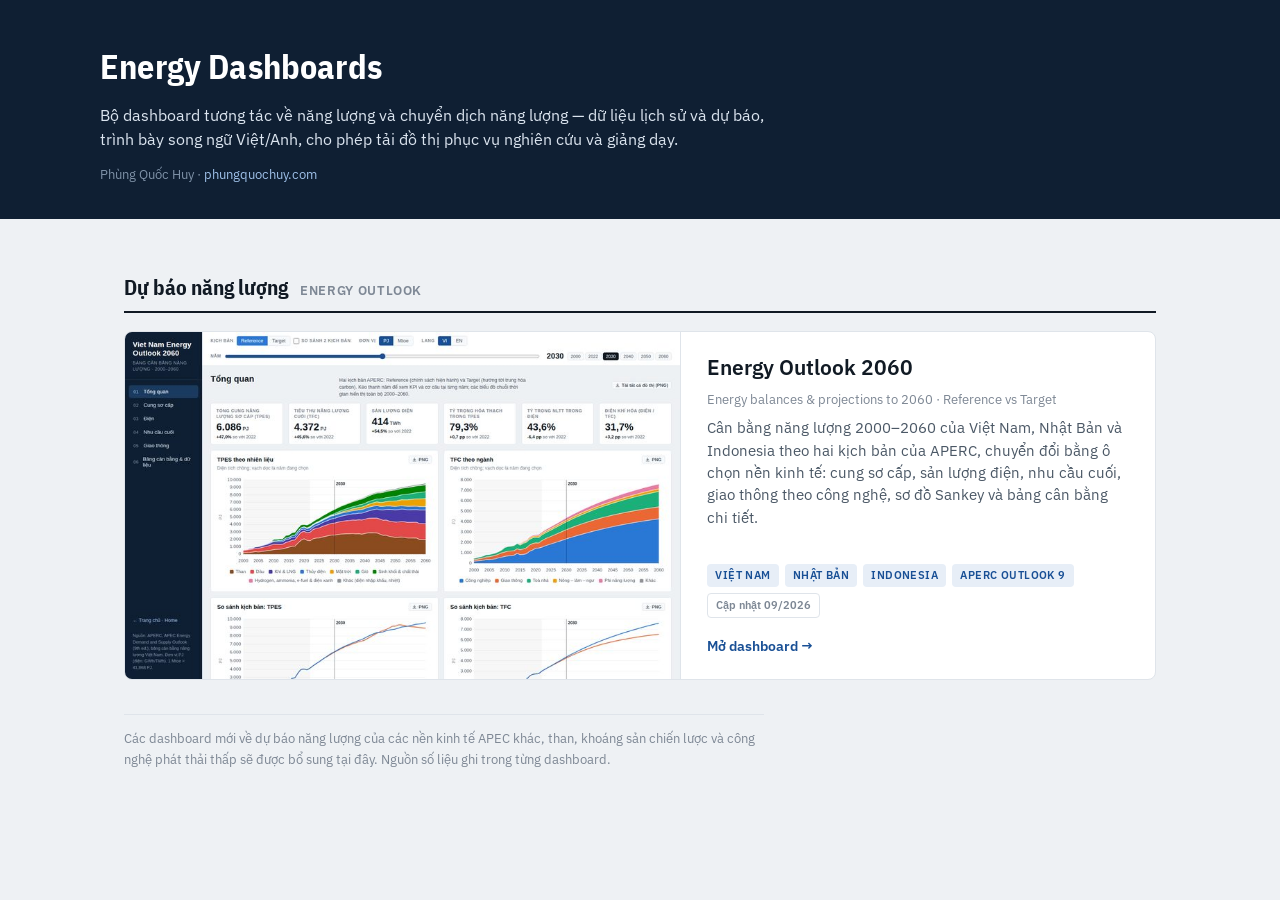
==== index.html @ e22254da "Add files via upload" ====
<!DOCTYPE html>
<html lang="vi">
<head>
<meta charset="UTF-8">
<meta name="viewport" content="width=device-width, initial-scale=1.0">
<meta name="description" content="Bộ dashboard tương tác về năng lượng của Phùng Quốc Huy: dự báo cung – cầu năng lượng, điện, than, khoáng sản chiến lược và chuyển dịch năng lượng.">
<title>Energy Dashboards · Phùng Quốc Huy</title>
<link rel="preconnect" href="https://fonts.googleapis.com">
<link rel="stylesheet" href="https://fonts.googleapis.com/css2?family=IBM+Plex+Sans:wght@400;500;600;700&family=IBM+Plex+Sans+Condensed:wght@600;700&display=swap">
<style>
:root{
  --ground:#eef1f4; --card:#ffffff; --line:#dfe4ea; --ink:#111a24; --ink-2:#4b5866; --ink-3:#7d8794;
  --navy:#0f1f33; --navy-ink:#dbe4ef; --accent:#184f95; --accent-2:#2a78d6;
  --font-body:"IBM Plex Sans","Segoe UI",Roboto,Helvetica,Arial,sans-serif;
  --font-head:"IBM Plex Sans Condensed","Arial Narrow",Arial,sans-serif;
}
*{box-sizing:border-box;margin:0;padding:0}
body{background:var(--ground);color:var(--ink);font-family:var(--font-body);font-size:15px;line-height:1.55}
a{color:inherit}
.hero{background:var(--navy);color:#fff;padding:40px 24px 34px}
.hero .in{max-width:1080px;margin:0 auto}
.hero h1{font-family:var(--font-head);font-size:34px;font-weight:700;letter-spacing:.005em;text-wrap:balance}
.hero p{color:var(--navy-ink);max-width:68ch;margin-top:10px;font-size:15.5px}
.hero .by{margin-top:14px;font-size:13px;color:#7f92a8}
.hero .by a{color:#9fc1ea;text-decoration:none}
.hero .by a:hover{text-decoration:underline}
main{max-width:1080px;margin:0 auto;padding:26px 24px 60px}
.topic{margin-top:26px}
.topic-head{display:flex;align-items:baseline;gap:12px;border-bottom:2px solid var(--ink);padding-bottom:8px;margin-bottom:18px}
.topic-head h2{font-family:var(--font-head);font-size:21px;font-weight:700}
.topic-head .en{font-size:13px;color:var(--ink-3);letter-spacing:.05em;text-transform:uppercase;font-weight:600}
.cards{display:grid;grid-template-columns:repeat(auto-fill,minmax(320px,1fr));gap:18px}
.dcard.featured{grid-column:1/-1;flex-direction:row;min-height:300px}
.dcard.featured img{width:54%;aspect-ratio:auto;height:auto;object-fit:cover;border-bottom:none;border-right:1px solid var(--line)}
.dcard.featured .b{padding:22px 26px;justify-content:center;gap:8px}
.dcard.featured h3{font-size:21px}
.dcard.featured p{font-size:14.5px;max-width:56ch}
.dcard.featured .open{font-size:14px}
@media (max-width:800px){.dcard.featured{flex-direction:column;min-height:0}.dcard.featured img{width:100%;aspect-ratio:8/5;border-right:none;border-bottom:1px solid var(--line)}}
.dcard{background:var(--card);border:1px solid var(--line);border-radius:8px;overflow:hidden;display:flex;flex-direction:column;text-decoration:none;transition:box-shadow .15s,transform .15s}
.dcard:hover{box-shadow:0 6px 20px rgba(15,31,51,.13);transform:translateY(-2px)}
.dcard img{width:100%;aspect-ratio:8/5;object-fit:cover;display:block;border-bottom:1px solid var(--line)}
.dcard .b{padding:14px 16px 15px;display:flex;flex-direction:column;gap:6px;flex:1}
.dcard h3{font-size:16.5px;font-weight:600;line-height:1.3}
.dcard .en{font-size:12.5px;color:var(--ink-3)}
.dcard p{font-size:13.5px;color:var(--ink-2)}
.meta{display:flex;flex-wrap:wrap;gap:6px;margin-top:auto;padding-top:10px}
.tag{font-size:11px;font-weight:600;letter-spacing:.04em;text-transform:uppercase;background:#e7eef7;color:var(--accent);border-radius:4px;padding:3px 8px}
.tag.date{background:transparent;color:var(--ink-3);border:1px solid var(--line);text-transform:none;letter-spacing:0}
.open{margin-top:10px;font-size:13px;font-weight:600;color:var(--accent)}
.dcard:hover .open{text-decoration:underline}
.note{margin-top:34px;font-size:13px;color:var(--ink-3);border-top:1px solid var(--line);padding-top:14px;max-width:80ch}
@media (max-width:640px){.hero h1{font-size:27px}.cards{grid-template-columns:1fr}}
</style>
</head>
<body>
<header class="hero">
  <div class="in">
    <h1>Energy Dashboards</h1>
    <p>Bộ dashboard tương tác về năng lượng và chuyển dịch năng lượng — dữ liệu lịch sử và dự báo, trình bày song ngữ Việt/Anh, cho phép tải đồ thị phục vụ nghiên cứu và giảng dạy.</p>
    <div class="by">Phùng Quốc Huy · <a href="https://phungquochuy.com/" rel="noopener">phungquochuy.com</a></div>
  </div>
</header>
<main>
  <section class="topic">
    <div class="topic-head"><h2>Dự báo năng lượng</h2><span class="en">Energy Outlook</span></div>
    <div class="cards">
      <a class="dcard featured" href="outlook/">
        <img src="assets/outlook-preview.jpg" alt="Giao diện dashboard Energy Outlook 2060">
        <div class="b">
          <h3>Energy Outlook 2060</h3>
          <div class="en">Energy balances &amp; projections to 2060 · Reference vs Target</div>
          <p>Cân bằng năng lượng 2000–2060 của Việt Nam, Nhật Bản và Indonesia theo hai kịch bản của APERC, chuyển đổi bằng ô chọn nền kinh tế: cung sơ cấp, sản lượng điện, nhu cầu cuối, giao thông theo công nghệ, sơ đồ Sankey và bảng cân bằng chi tiết.</p>
          <div class="meta">
            <span class="tag">Việt Nam</span><span class="tag">Nhật Bản</span><span class="tag">Indonesia</span><span class="tag">APERC Outlook 9</span><span class="tag date">Cập nhật 09/2026</span>
          </div>
          <div class="open">Mở dashboard →</div>
        </div>
      </a>
    </div>
  </section>
  <p class="note">Các dashboard mới về dự báo năng lượng của các nền kinh tế APEC khác, than, khoáng sản chiến lược và công nghệ phát thải thấp sẽ được bổ sung tại đây. Nguồn số liệu ghi trong từng dashboard.</p>
</main>
</body>
</html>
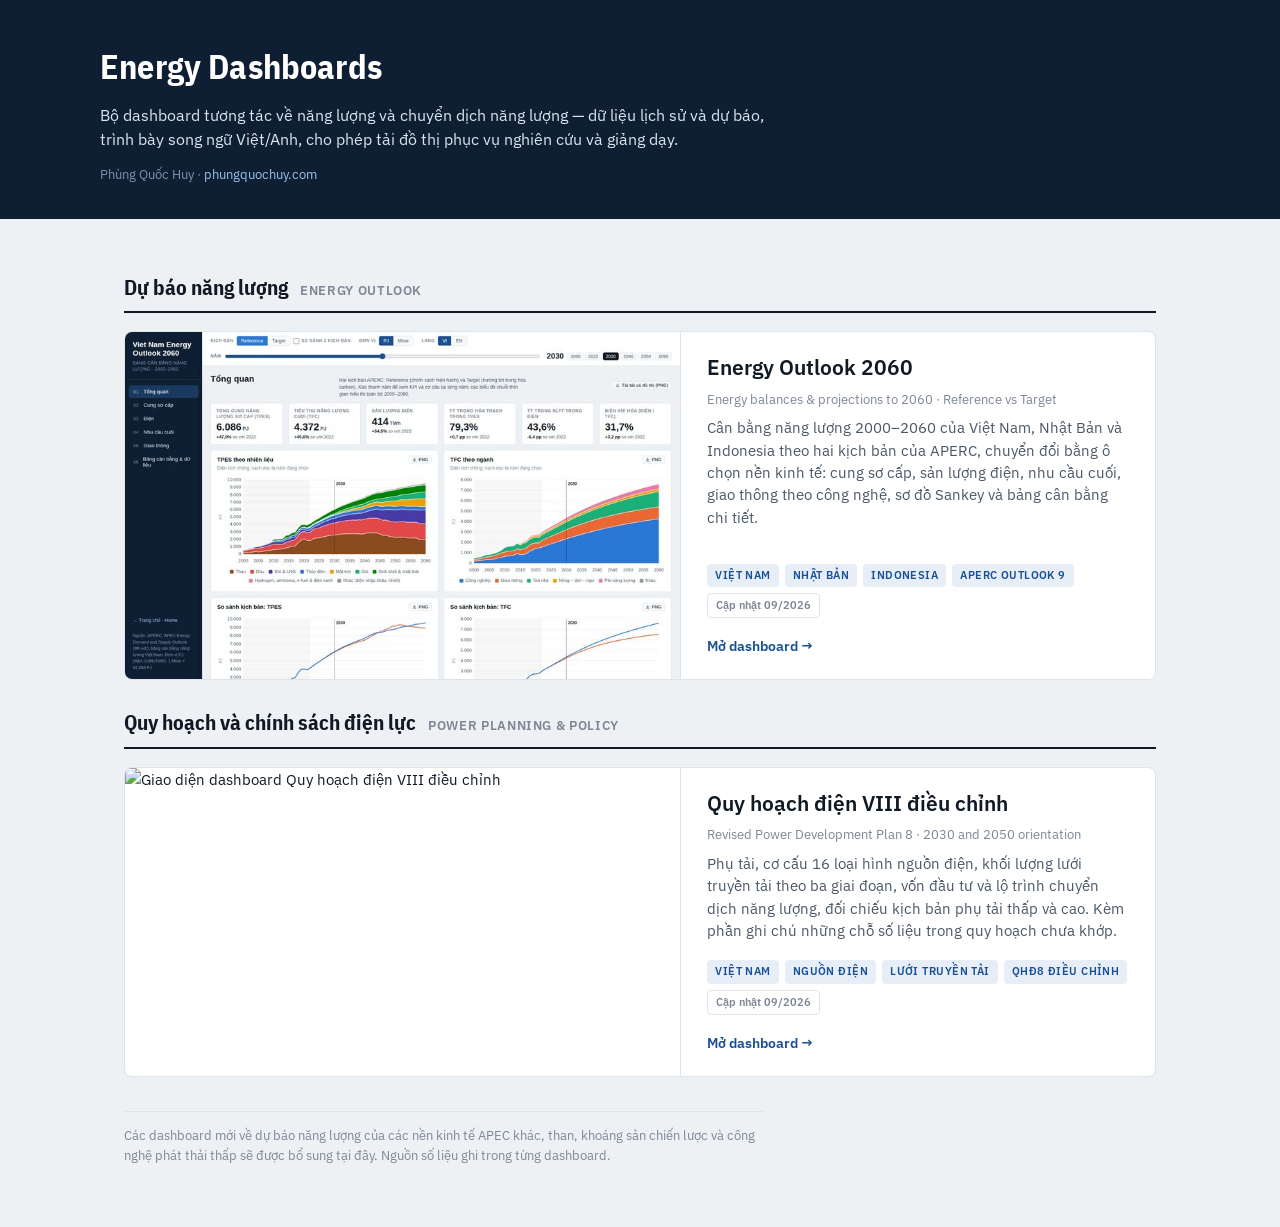
==== commit 60436764: "Trang hub moi: gom dashboard theo nhom chu de" ====
--- a/index.html
+++ b/index.html
@@ -3,7 +3,7 @@
 <head>
 <meta charset="UTF-8">
 <meta name="viewport" content="width=device-width, initial-scale=1.0">
-<meta name="description" content="Bộ dashboard tương tác về năng lượng của Phùng Quốc Huy: dự báo cung – cầu năng lượng, điện, than, khoáng sản chiến lược và chuyển dịch năng lượng.">
+<meta name="description" content="Bộ dashboard tương tác về năng lượng của Phùng Quốc Huy: dự báo cung – cầu năng lượng, quy hoạch điện, than, khoáng sản chiến lược và chuyển dịch năng lượng.">
 <title>Energy Dashboards · Phùng Quốc Huy</title>
 <link rel="preconnect" href="https://fonts.googleapis.com">
 <link rel="stylesheet" href="https://fonts.googleapis.com/css2?family=IBM+Plex+Sans:wght@400;500;600;700&family=IBM+Plex+Sans+Condensed:wght@600;700&display=swap">
@@ -79,6 +79,23 @@
       </a>
     </div>
   </section>
+  <section class="topic">
+    <div class="topic-head"><h2>Quy hoạch và chính sách điện lực</h2><span class="en">Power planning &amp; policy</span></div>
+    <div class="cards">
+      <a class="dcard featured" href="pdp8/">
+        <img src="assets/pdp8-preview.jpg" alt="Giao diện dashboard Quy hoạch điện VIII điều chỉnh">
+        <div class="b">
+          <h3>Quy hoạch điện VIII điều chỉnh</h3>
+          <div class="en">Revised Power Development Plan 8 · 2030 and 2050 orientation</div>
+          <p>Phụ tải, cơ cấu 16 loại hình nguồn điện, khối lượng lưới truyền tải theo ba giai đoạn, vốn đầu tư và lộ trình chuyển dịch năng lượng, đối chiếu kịch bản phụ tải thấp và cao. Kèm phần ghi chú những chỗ số liệu trong quy hoạch chưa khớp.</p>
+          <div class="meta">
+            <span class="tag">Việt Nam</span><span class="tag">Nguồn điện</span><span class="tag">Lưới truyền tải</span><span class="tag">QHĐ8 điều chỉnh</span><span class="tag date">Cập nhật 09/2026</span>
+          </div>
+          <div class="open">Mở dashboard →</div>
+        </div>
+      </a>
+    </div>
+  </section>
   <p class="note">Các dashboard mới về dự báo năng lượng của các nền kinh tế APEC khác, than, khoáng sản chiến lược và công nghệ phát thải thấp sẽ được bổ sung tại đây. Nguồn số liệu ghi trong từng dashboard.</p>
 </main>
 </body>
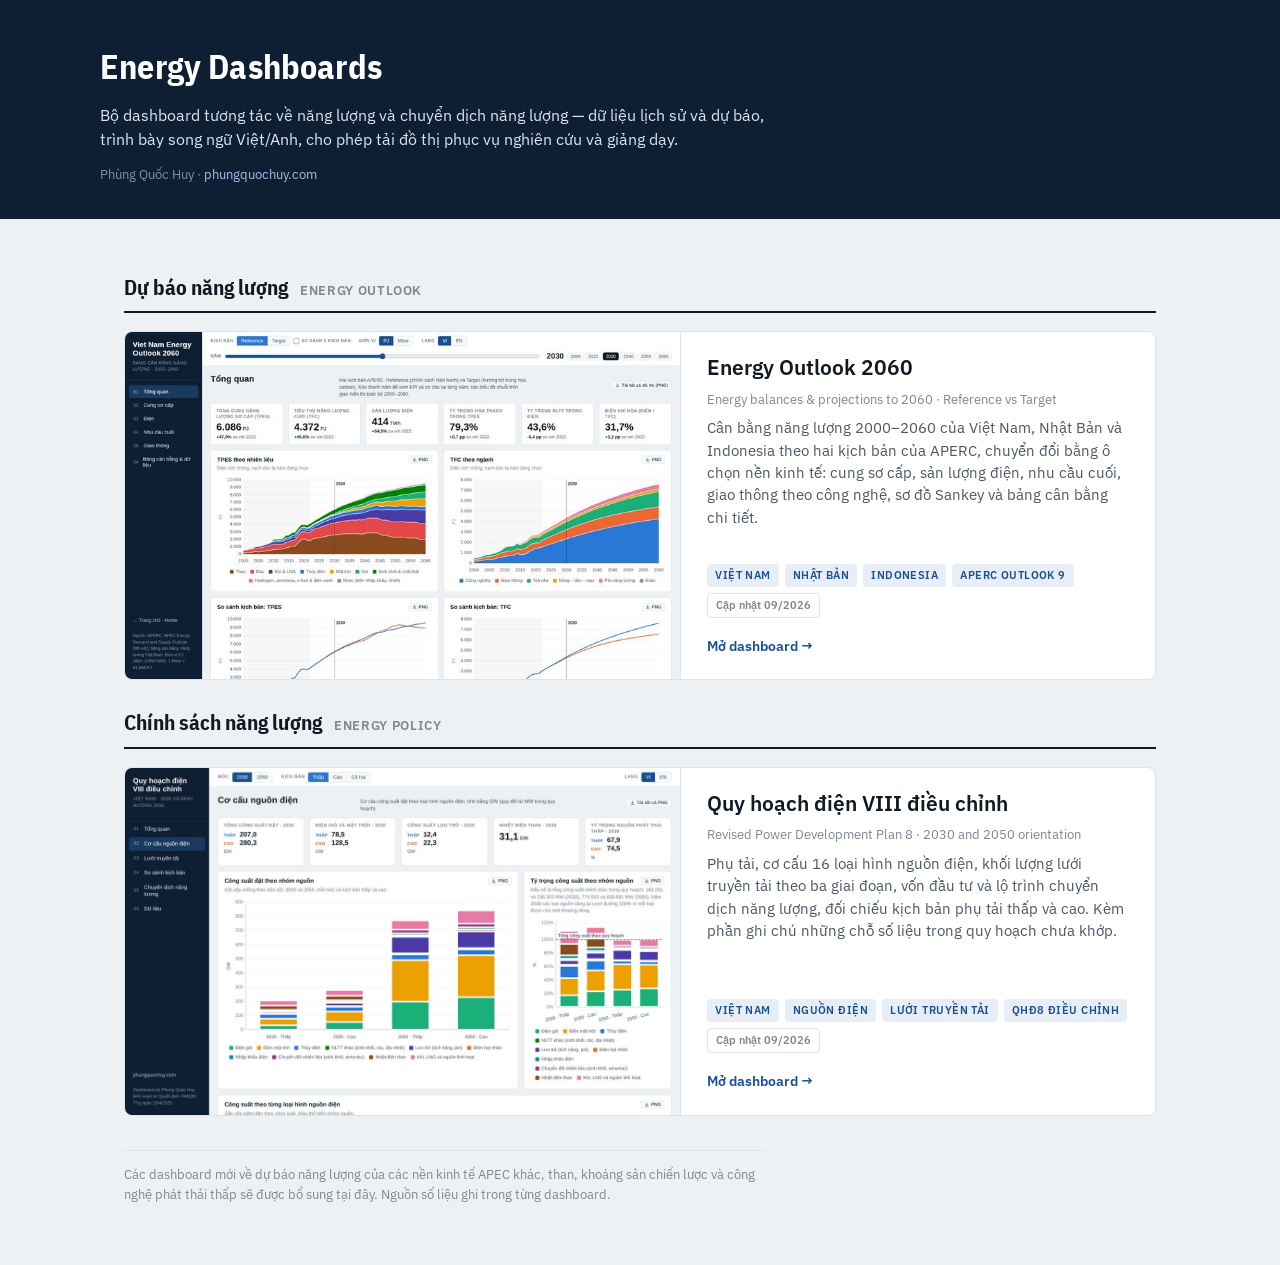
==== commit 9812a226: "Doi ten nhom thanh Chinh sach nang luong" ====
--- a/index.html
+++ b/index.html
@@ -80,7 +80,7 @@
     </div>
   </section>
   <section class="topic">
-    <div class="topic-head"><h2>Quy hoạch và chính sách điện lực</h2><span class="en">Power planning &amp; policy</span></div>
+    <div class="topic-head"><h2>Chính sách năng lượng</h2><span class="en">Energy policy</span></div>
     <div class="cards">
       <a class="dcard featured" href="pdp8/">
         <img src="assets/pdp8-preview.jpg" alt="Giao diện dashboard Quy hoạch điện VIII điều chỉnh">
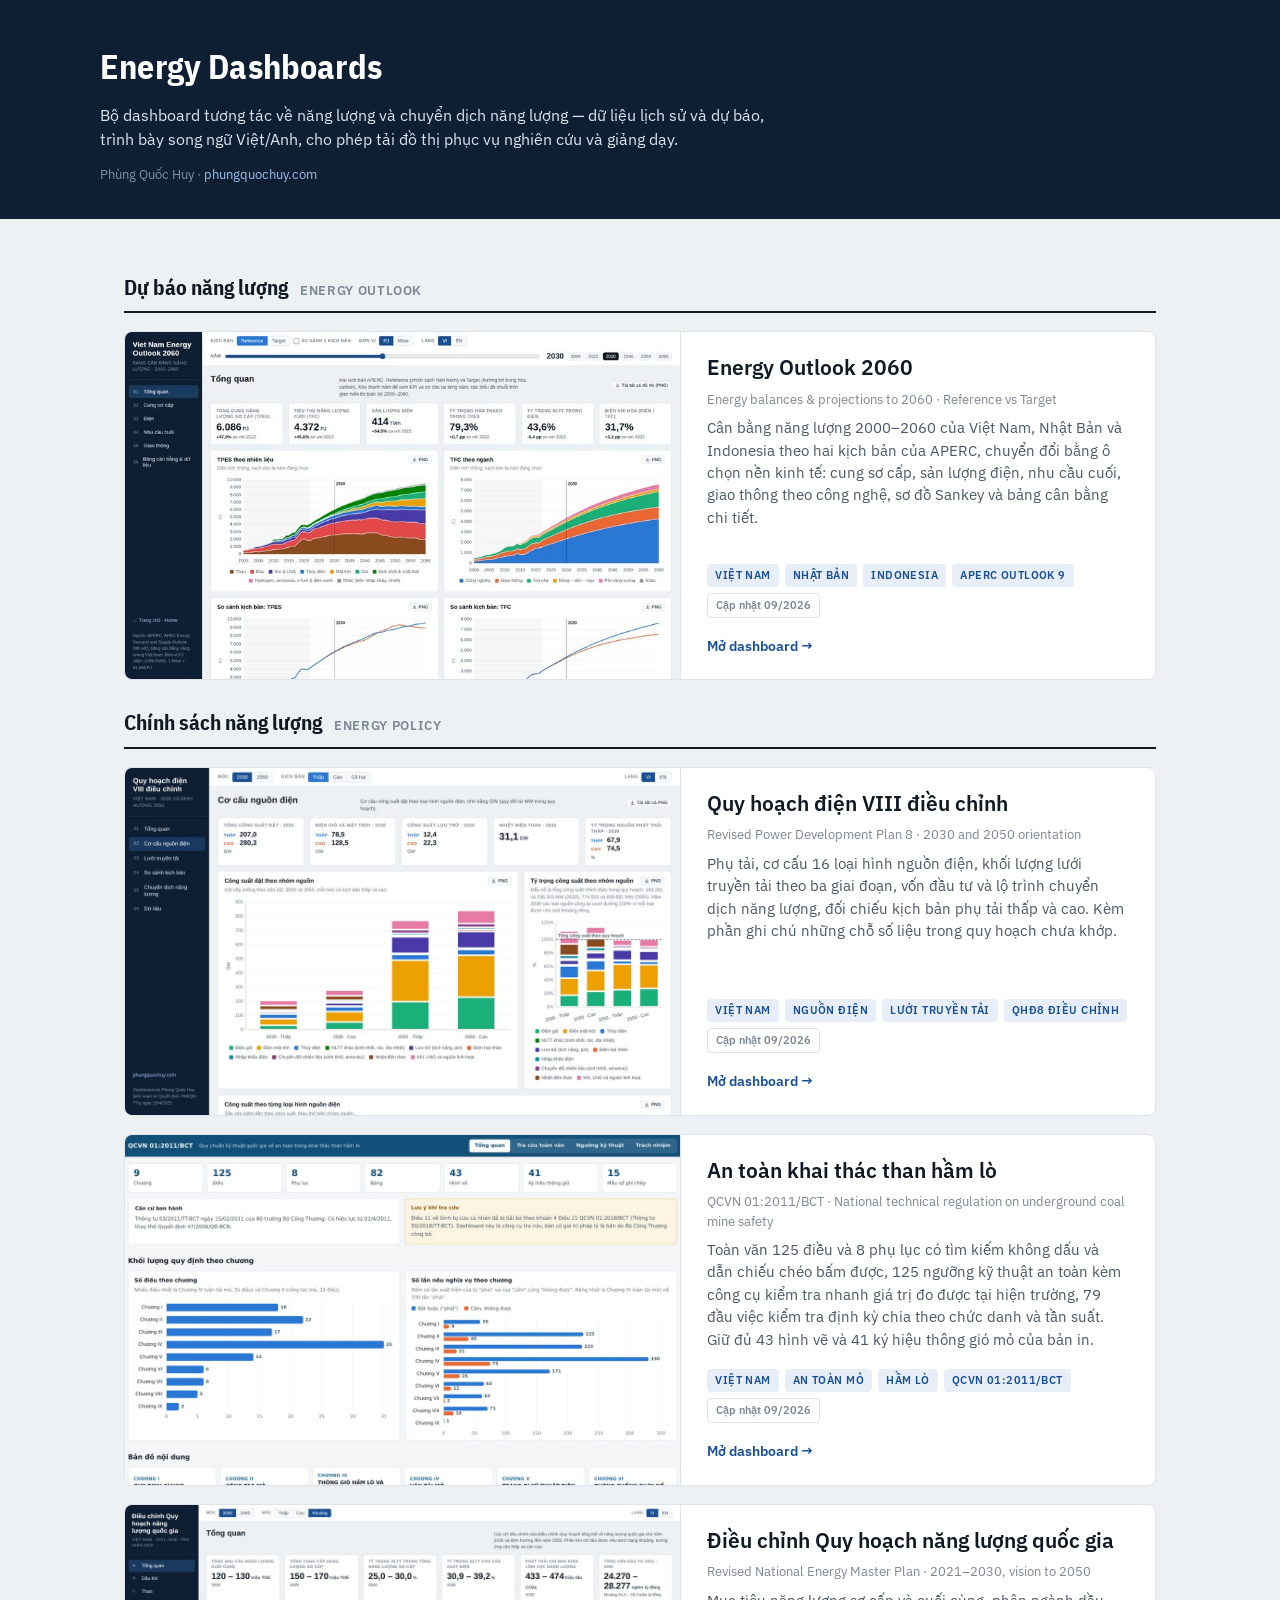
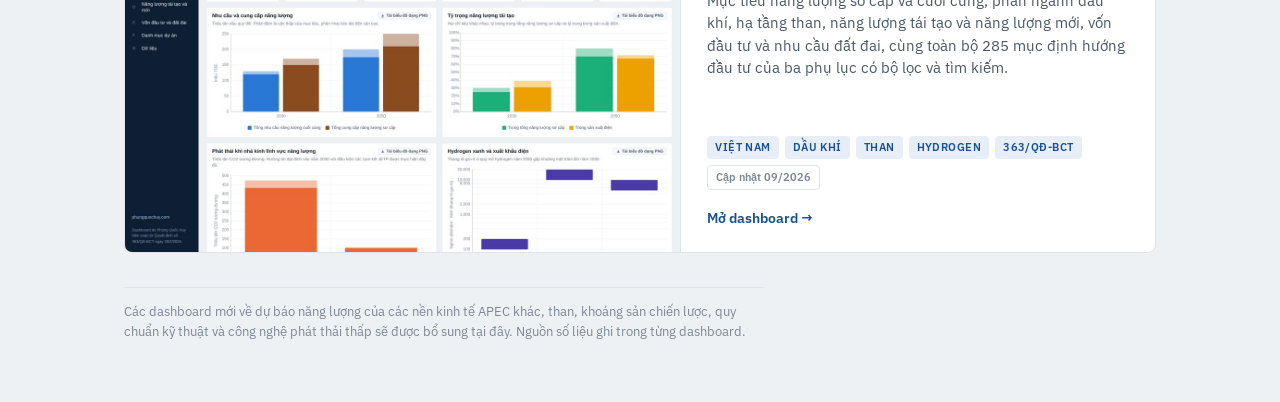
==== commit 59516a61: "Add files via upload Them dashboard QCVN 01 va Quy hoach nang luong dieu chinh" ====
--- a/index.html
+++ b/index.html
@@ -94,9 +94,33 @@
           <div class="open">Mở dashboard →</div>
         </div>
       </a>
+      <a class="dcard featured" href="qcvn01/">
+        <img src="assets/qcvn01-preview.jpg" alt="Giao diện dashboard tra cứu QCVN 01:2011/BCT">
+        <div class="b">
+          <h3>An toàn khai thác than hầm lò</h3>
+          <div class="en">QCVN 01:2011/BCT · National technical regulation on underground coal mine safety</div>
+          <p>Toàn văn 125 điều và 8 phụ lục có tìm kiếm không dấu và dẫn chiếu chéo bấm được, 125 ngưỡng kỹ thuật an toàn kèm công cụ kiểm tra nhanh giá trị đo được tại hiện trường, 79 đầu việc kiểm tra định kỳ chia theo chức danh và tần suất. Giữ đủ 43 hình vẽ và 41 ký hiệu thông gió mỏ của bản in.</p>
+          <div class="meta">
+            <span class="tag">Việt Nam</span><span class="tag">An toàn mỏ</span><span class="tag">Hầm lò</span><span class="tag">QCVN 01:2011/BCT</span><span class="tag date">Cập nhật 09/2026</span>
+          </div>
+          <div class="open">Mở dashboard →</div>
+        </div>
+      </a>
+      <a class="dcard featured" href="qhnl2026/">
+        <img src="assets/qhnl2026-preview.jpg" alt="Giao diện dashboard Điều chỉnh Quy hoạch năng lượng quốc gia">
+        <div class="b">
+          <h3>Điều chỉnh Quy hoạch năng lượng quốc gia</h3>
+          <div class="en">Revised National Energy Master Plan · 2021–2030, vision to 2050</div>
+          <p>Mục tiêu năng lượng sơ cấp và cuối cùng, phân ngành dầu khí, hạ tầng than, năng lượng tái tạo và năng lượng mới, vốn đầu tư và nhu cầu đất đai, cùng toàn bộ 285 mục định hướng đầu tư của ba phụ lục có bộ lọc và tìm kiếm.</p>
+          <div class="meta">
+            <span class="tag">Việt Nam</span><span class="tag">Dầu khí</span><span class="tag">Than</span><span class="tag">Hydrogen</span><span class="tag">363/QĐ-BCT</span><span class="tag date">Cập nhật 09/2026</span>
+          </div>
+          <div class="open">Mở dashboard →</div>
+        </div>
+      </a>
     </div>
   </section>
-  <p class="note">Các dashboard mới về dự báo năng lượng của các nền kinh tế APEC khác, than, khoáng sản chiến lược và công nghệ phát thải thấp sẽ được bổ sung tại đây. Nguồn số liệu ghi trong từng dashboard.</p>
+  <p class="note">Các dashboard mới về dự báo năng lượng của các nền kinh tế APEC khác, than, khoáng sản chiến lược, quy chuẩn kỹ thuật và công nghệ phát thải thấp sẽ được bổ sung tại đây. Nguồn số liệu ghi trong từng dashboard.</p>
 </main>
 </body>
 </html>
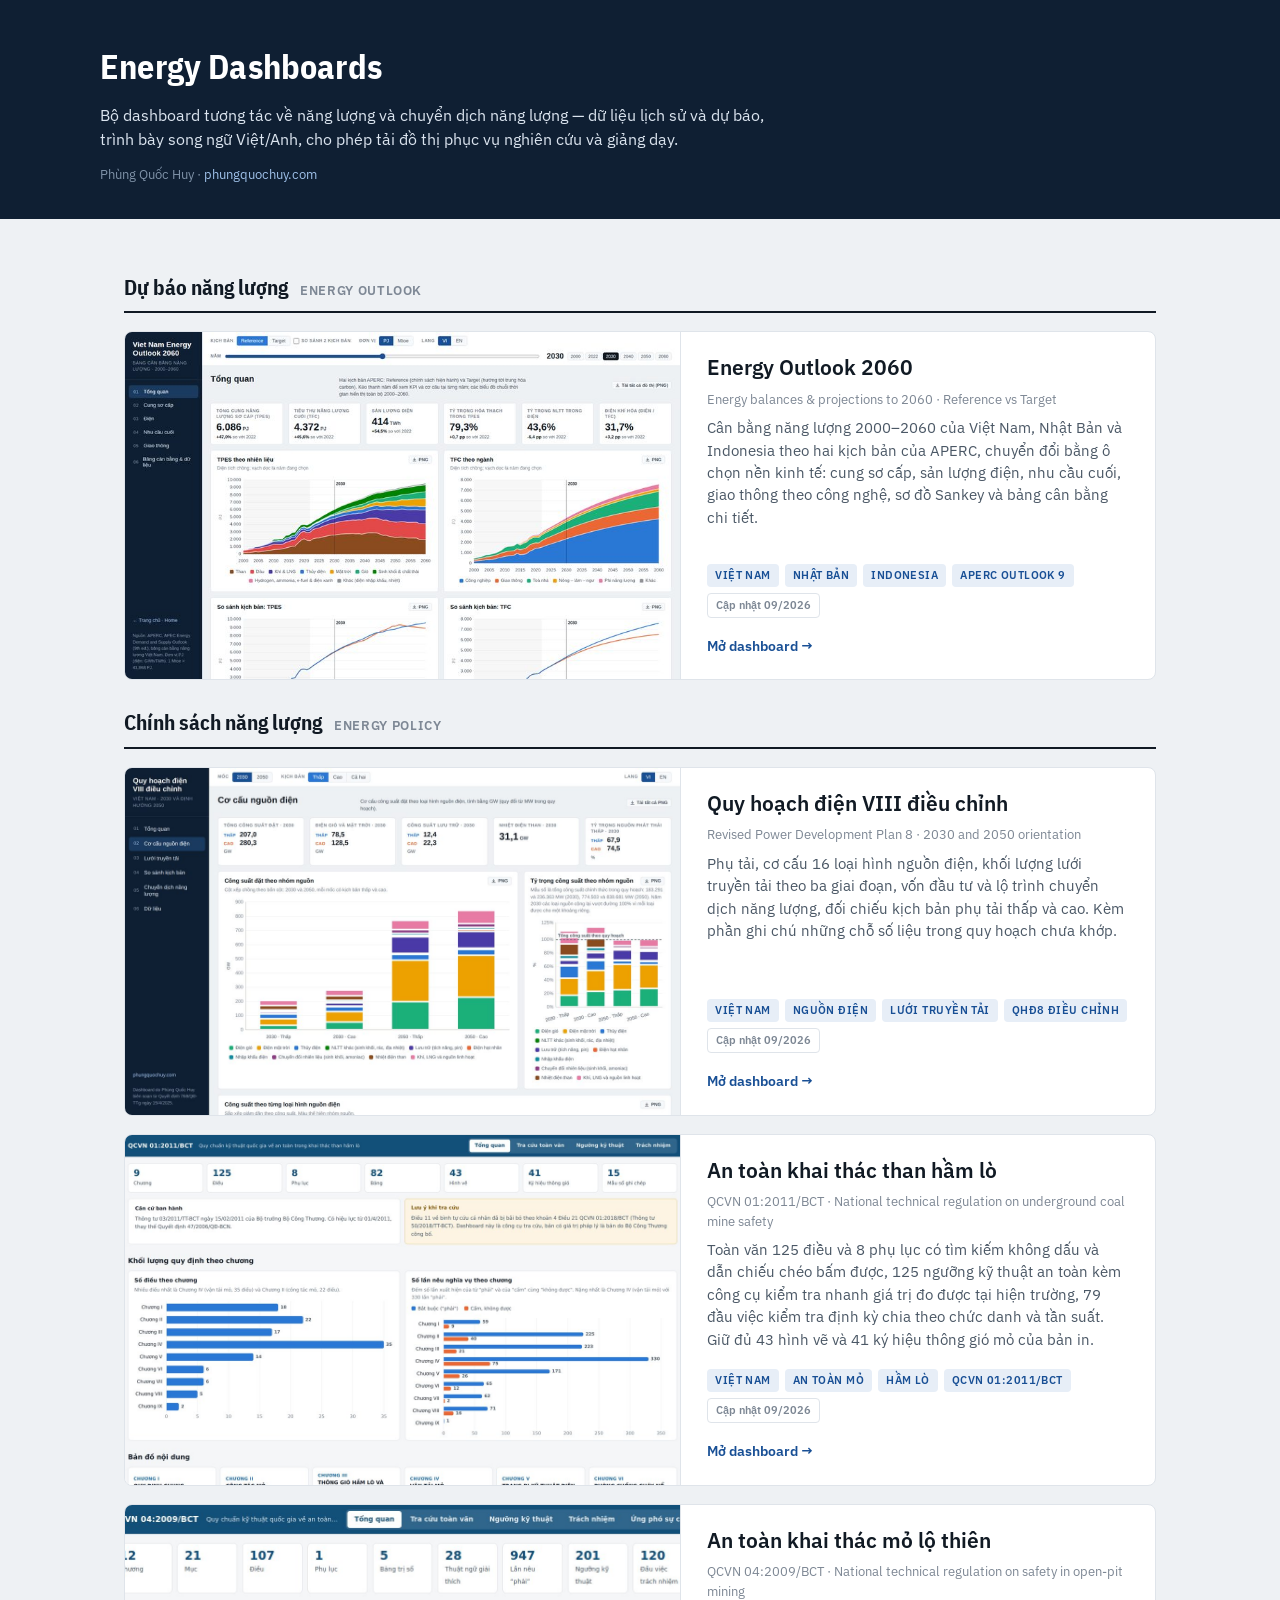
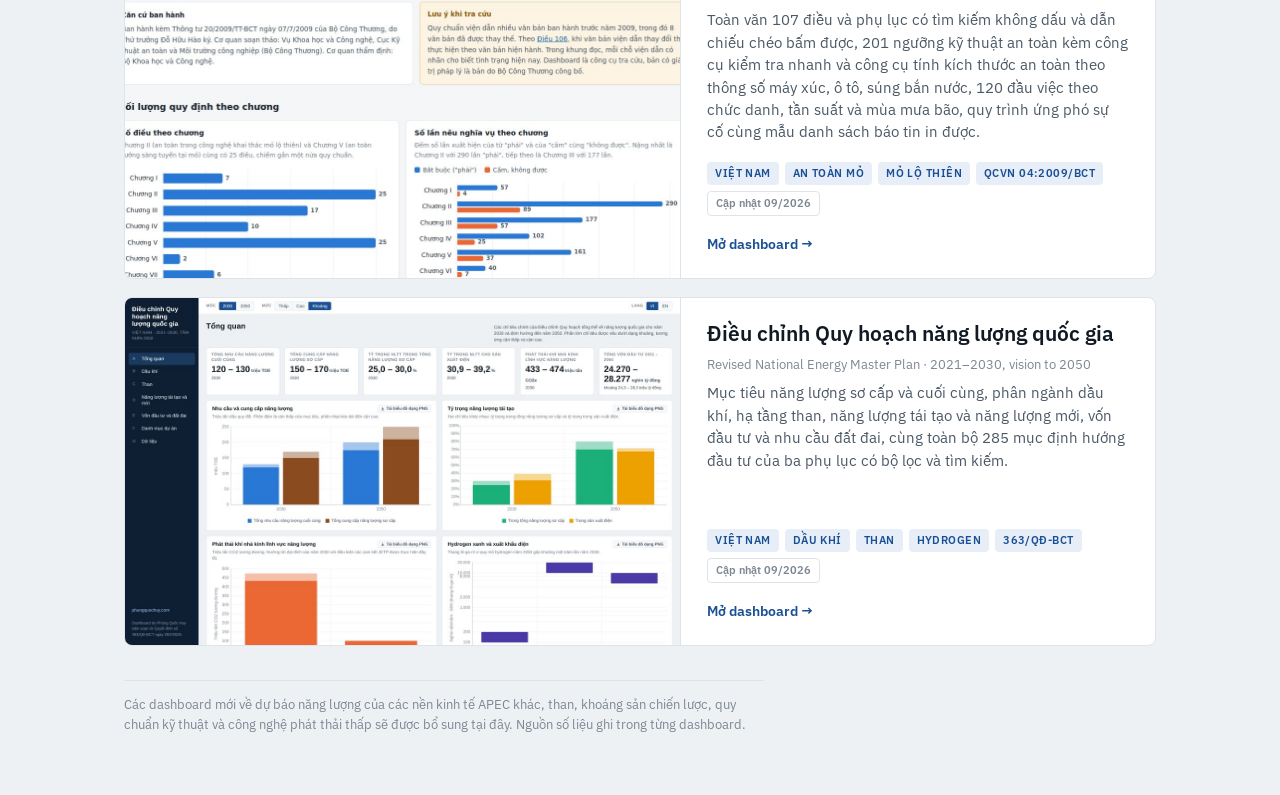
==== commit 4166349d: "Add files via upload" ====
--- a/index.html
+++ b/index.html
@@ -106,6 +106,18 @@
           <div class="open">Mở dashboard →</div>
         </div>
       </a>
+      <a class="dcard featured" href="qcvn04/">
+        <img src="assets/qcvn04-preview.jpg" alt="Giao diện dashboard tra cứu QCVN 04:2009/BCT">
+        <div class="b">
+          <h3>An toàn khai thác mỏ lộ thiên</h3>
+          <div class="en">QCVN 04:2009/BCT · National technical regulation on safety in open-pit mining</div>
+          <p>Toàn văn 107 điều và phụ lục có tìm kiếm không dấu và dẫn chiếu chéo bấm được, 201 ngưỡng kỹ thuật an toàn kèm công cụ kiểm tra nhanh và công cụ tính kích thước an toàn theo thông số máy xúc, ô tô, súng bắn nước, 120 đầu việc theo chức danh, tần suất và mùa mưa bão, quy trình ứng phó sự cố cùng mẫu danh sách báo tin in được.</p>
+          <div class="meta">
+            <span class="tag">Việt Nam</span><span class="tag">An toàn mỏ</span><span class="tag">Mỏ lộ thiên</span><span class="tag">QCVN 04:2009/BCT</span><span class="tag date">Cập nhật 09/2026</span>
+          </div>
+          <div class="open">Mở dashboard →</div>
+        </div>
+      </a>
       <a class="dcard featured" href="qhnl2026/">
         <img src="assets/qhnl2026-preview.jpg" alt="Giao diện dashboard Điều chỉnh Quy hoạch năng lượng quốc gia">
         <div class="b">
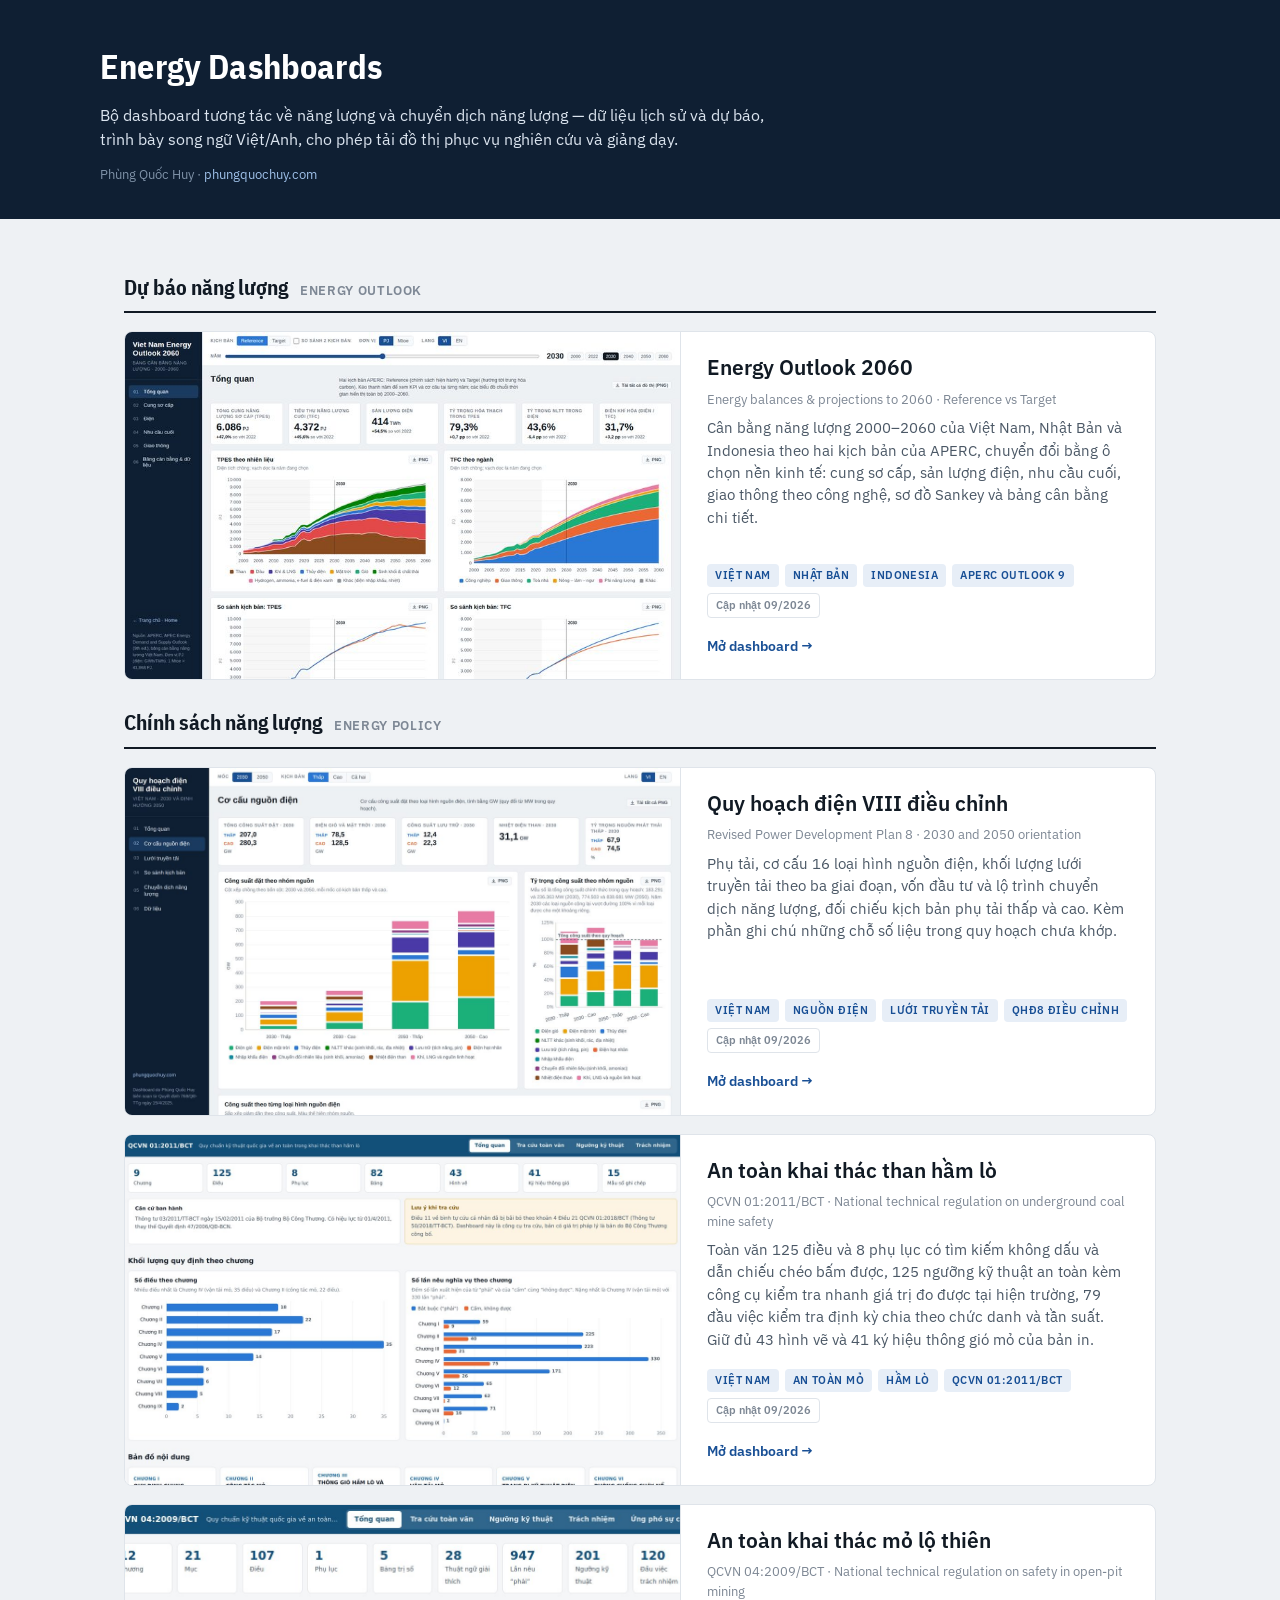
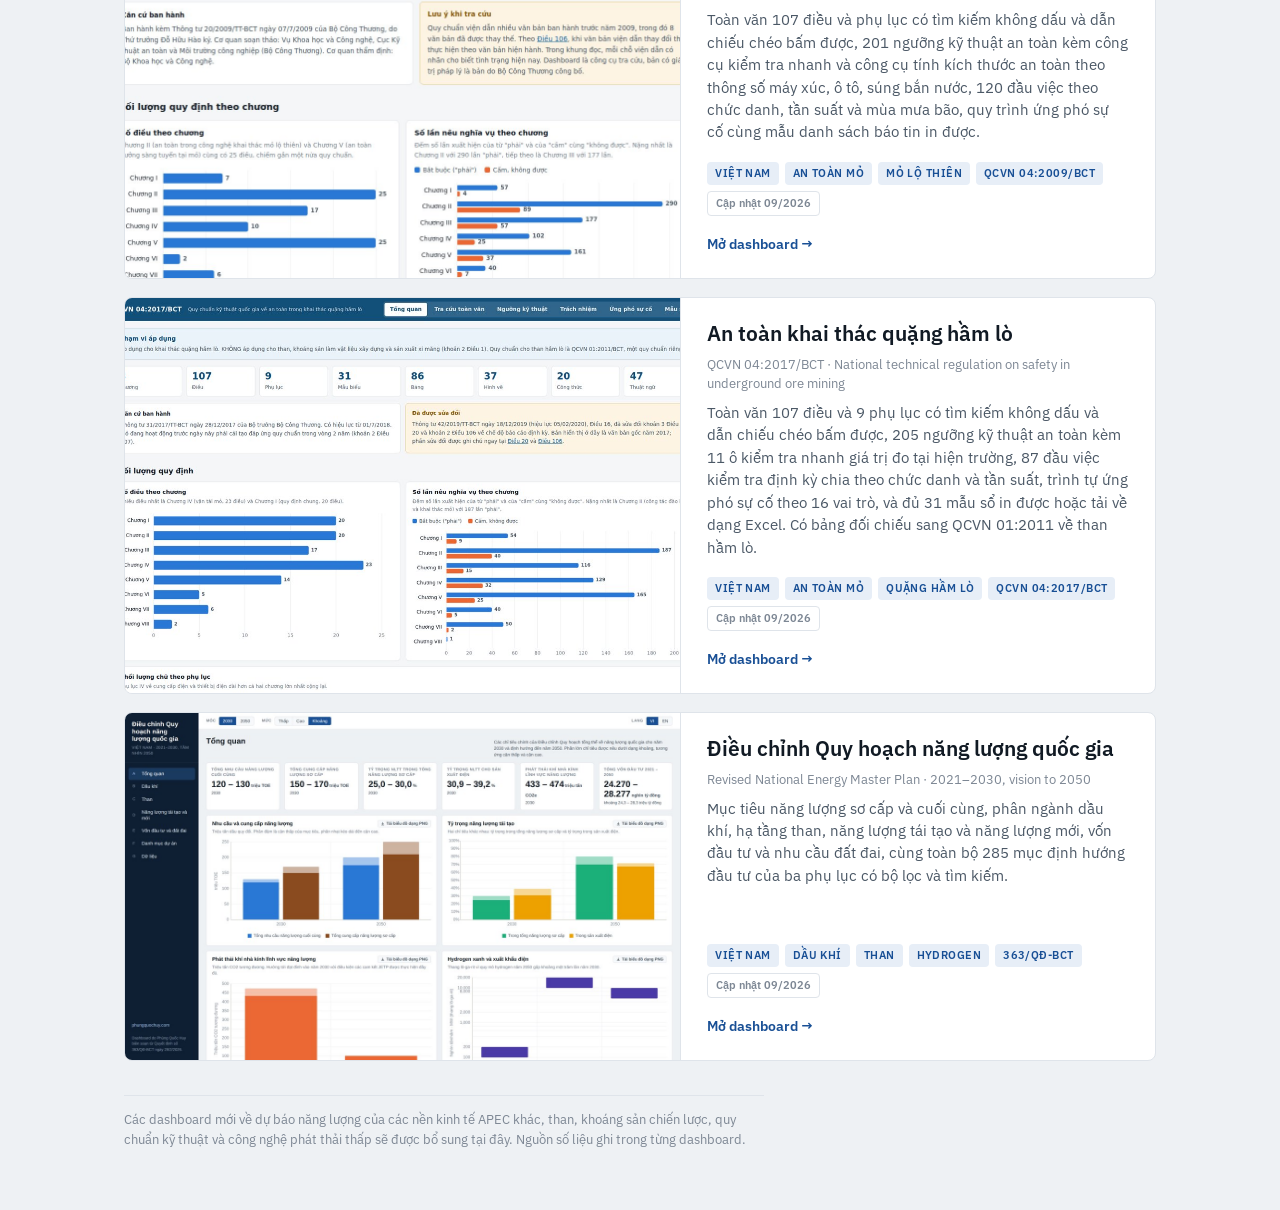
==== commit 1e200c5a: "Add files via upload" ====
--- a/index.html
+++ b/index.html
@@ -118,6 +118,18 @@
           <div class="open">Mở dashboard →</div>
         </div>
       </a>
+      <a class="dcard featured" href="qcvn04-2017/">
+        <img src="assets/qcvn04-2017-preview.jpg" alt="Giao diện dashboard tra cứu QCVN 04:2017/BCT">
+        <div class="b">
+          <h3>An toàn khai thác quặng hầm lò</h3>
+          <div class="en">QCVN 04:2017/BCT · National technical regulation on safety in underground ore mining</div>
+          <p>Toàn văn 107 điều và 9 phụ lục có tìm kiếm không dấu và dẫn chiếu chéo bấm được, 205 ngưỡng kỹ thuật an toàn kèm 11 ô kiểm tra nhanh giá trị đo tại hiện trường, 87 đầu việc kiểm tra định kỳ chia theo chức danh và tần suất, trình tự ứng phó sự cố theo 16 vai trò, và đủ 31 mẫu sổ in được hoặc tải về dạng Excel. Có bảng đối chiếu sang QCVN 01:2011 về than hầm lò.</p>
+          <div class="meta">
+            <span class="tag">Việt Nam</span><span class="tag">An toàn mỏ</span><span class="tag">Quặng hầm lò</span><span class="tag">QCVN 04:2017/BCT</span><span class="tag date">Cập nhật 09/2026</span>
+          </div>
+          <div class="open">Mở dashboard →</div>
+        </div>
+      </a>
       <a class="dcard featured" href="qhnl2026/">
         <img src="assets/qhnl2026-preview.jpg" alt="Giao diện dashboard Điều chỉnh Quy hoạch năng lượng quốc gia">
         <div class="b">
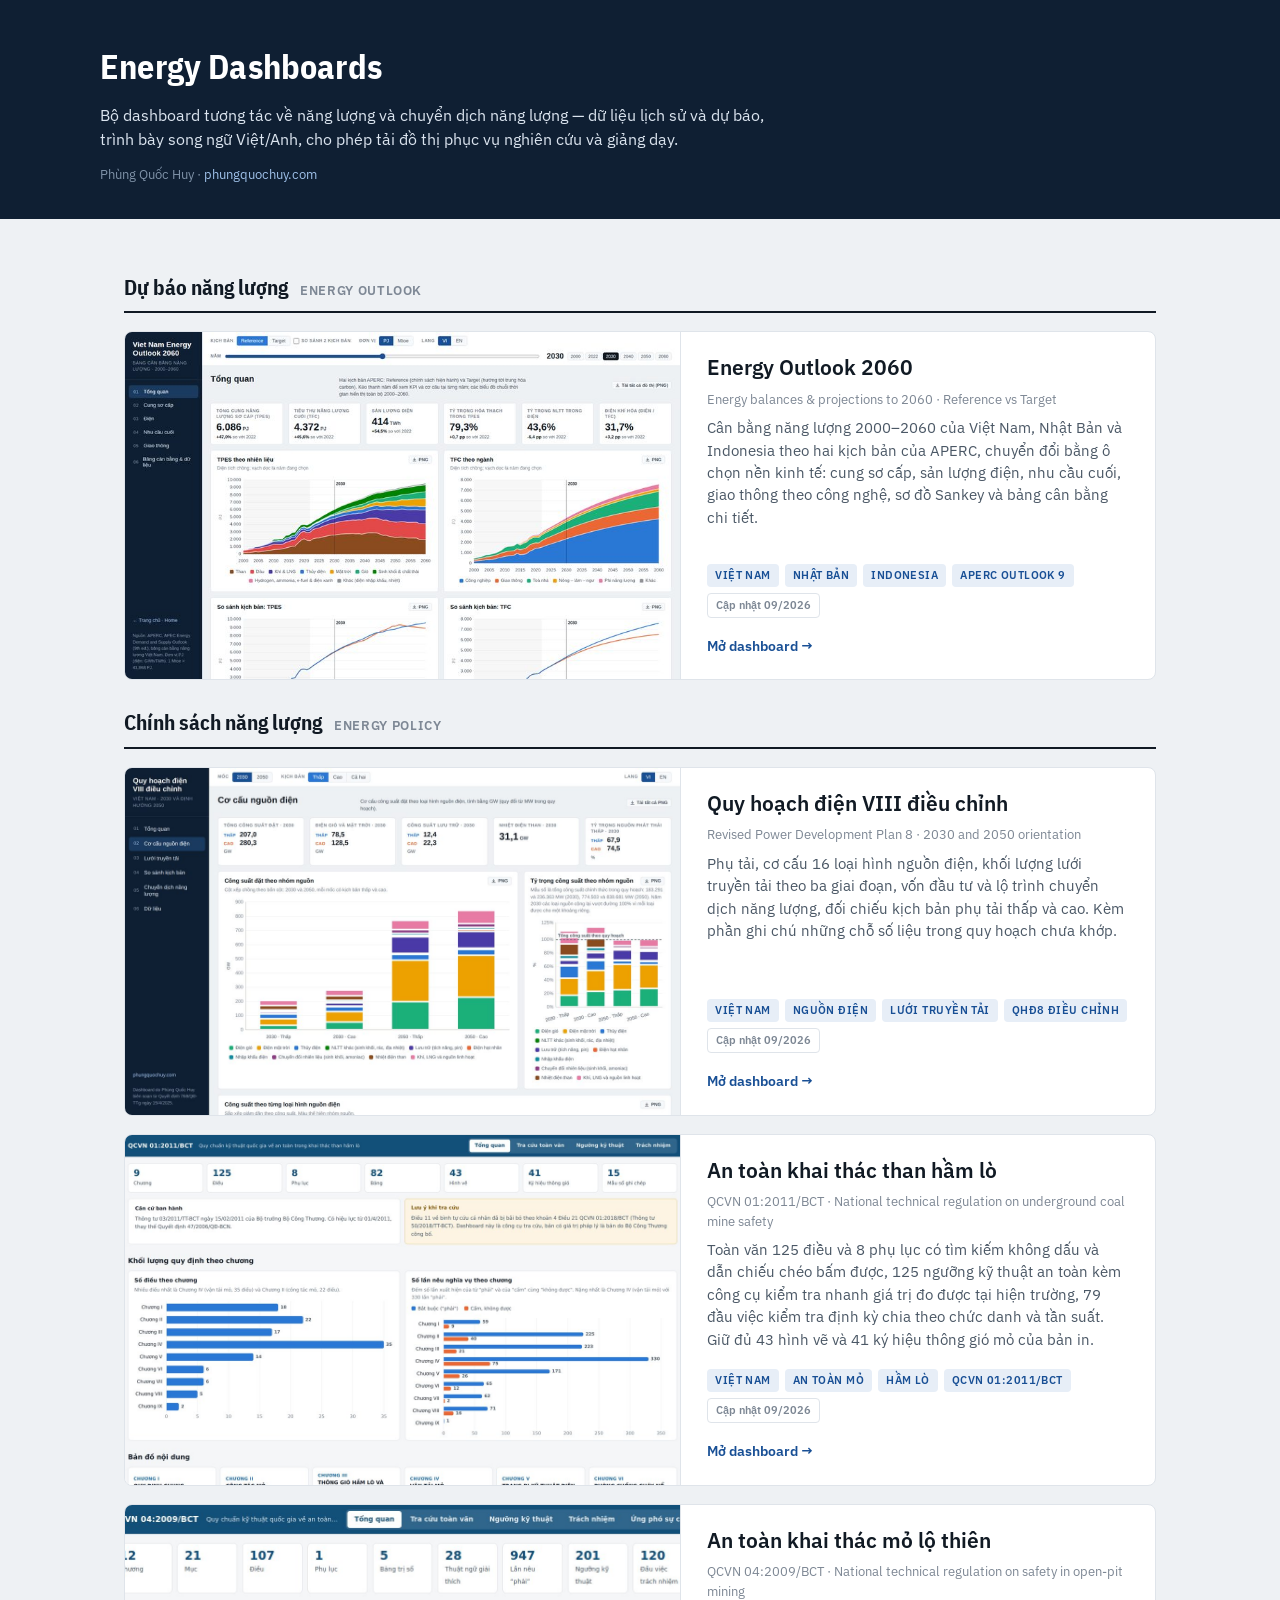
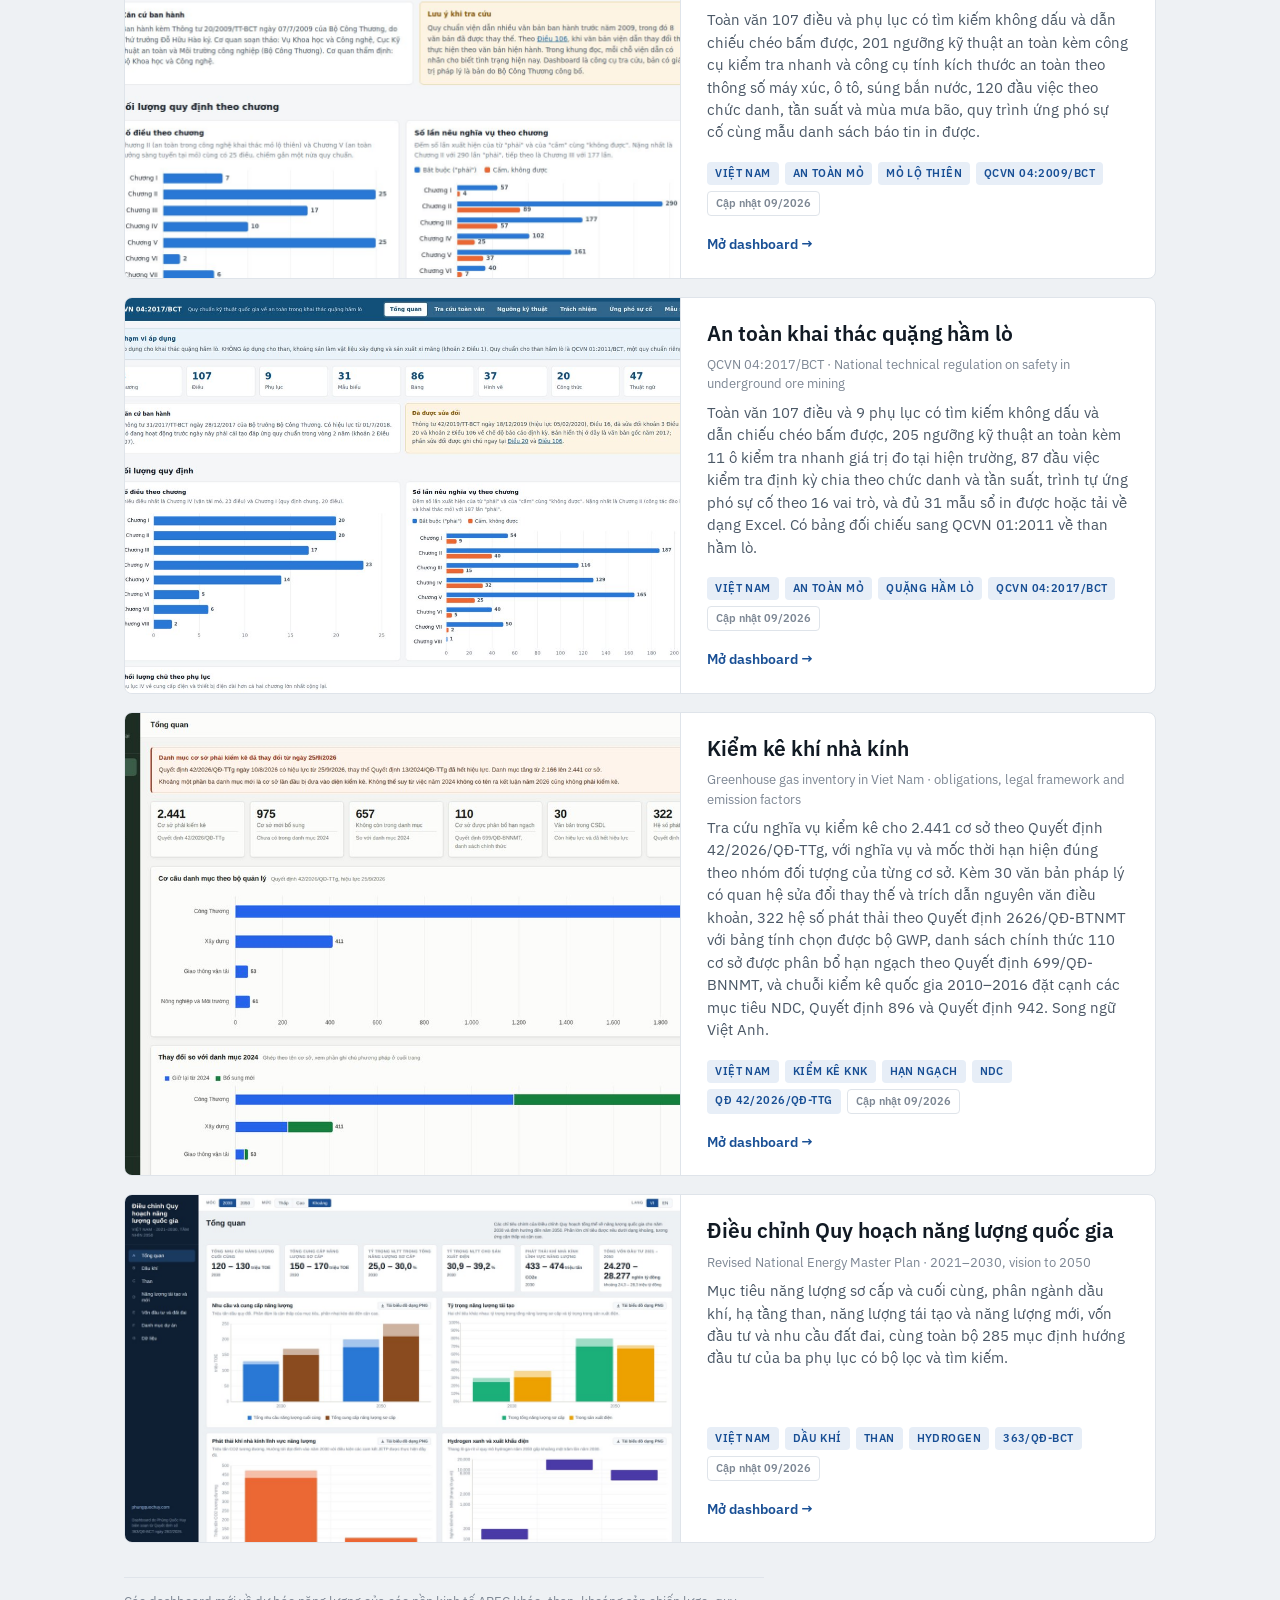
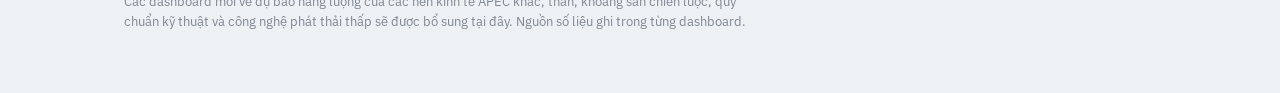
==== commit 788e6342: "Cap nhat trang hub: them the Kiem ke khi nha kinh" ====
--- a/index.html
+++ b/index.html
@@ -130,6 +130,19 @@
           <div class="open">Mở dashboard →</div>
         </div>
       </a>
+
+      <a class="dcard featured" href="knk/">
+        <img src="assets/knk-preview.jpg" alt="Giao diện dashboard kiểm kê khí nhà kính">
+        <div class="b">
+          <h3>Kiểm kê khí nhà kính</h3>
+          <div class="en">Greenhouse gas inventory in Viet Nam · obligations, legal framework and emission factors</div>
+          <p>Tra cứu nghĩa vụ kiểm kê cho 2.441 cơ sở theo Quyết định 42/2026/QĐ-TTg, với nghĩa vụ và mốc thời hạn hiện đúng theo nhóm đối tượng của từng cơ sở. Kèm 30 văn bản pháp lý có quan hệ sửa đổi thay thế và trích dẫn nguyên văn điều khoản, 322 hệ số phát thải theo Quyết định 2626/QĐ-BTNMT với bảng tính chọn được bộ GWP, danh sách chính thức 110 cơ sở được phân bổ hạn ngạch theo Quyết định 699/QĐ-BNNMT, và chuỗi kiểm kê quốc gia 2010–2016 đặt cạnh các mục tiêu NDC, Quyết định 896 và Quyết định 942. Song ngữ Việt Anh.</p>
+          <div class="meta">
+            <span class="tag">Việt Nam</span><span class="tag">Kiểm kê KNK</span><span class="tag">Hạn ngạch</span><span class="tag">NDC</span><span class="tag">QĐ 42/2026/QĐ-TTg</span><span class="tag date">Cập nhật 09/2026</span>
+          </div>
+          <div class="open">Mở dashboard →</div>
+        </div>
+      </a>
       <a class="dcard featured" href="qhnl2026/">
         <img src="assets/qhnl2026-preview.jpg" alt="Giao diện dashboard Điều chỉnh Quy hoạch năng lượng quốc gia">
         <div class="b">
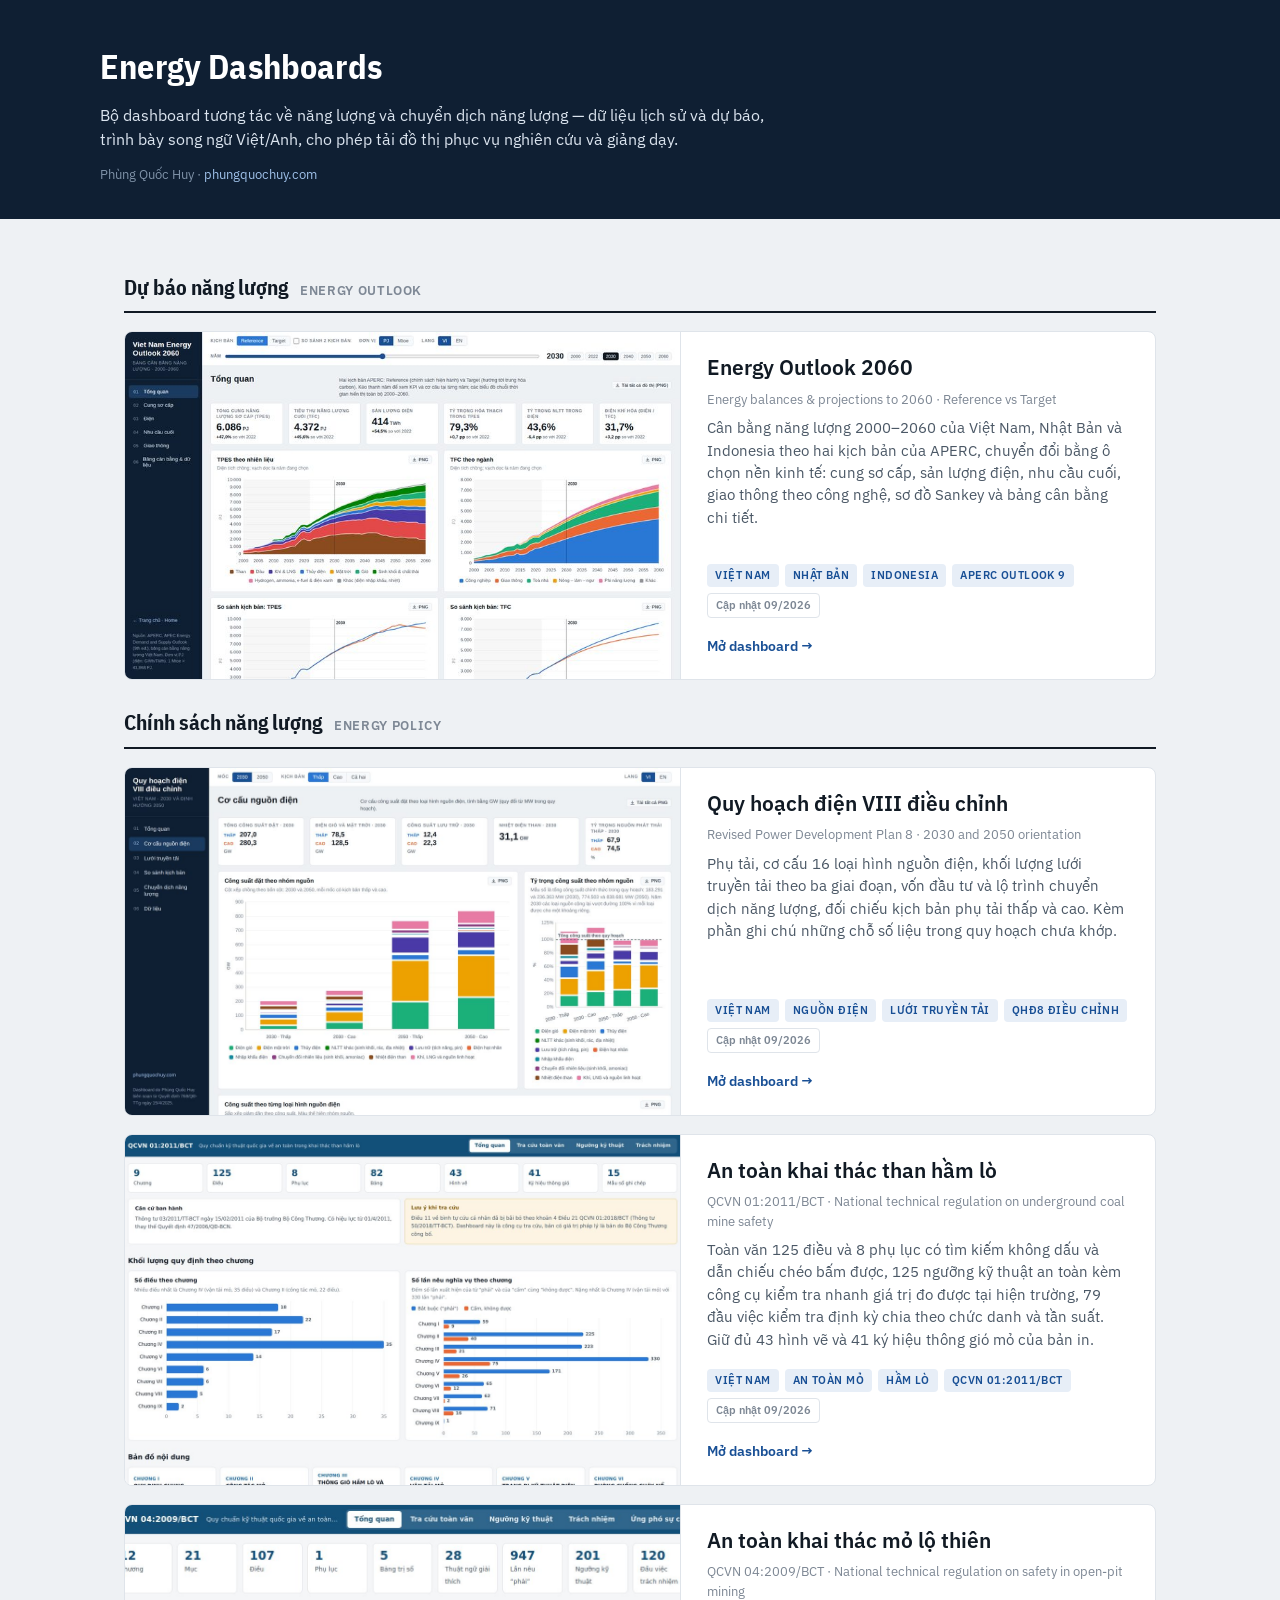
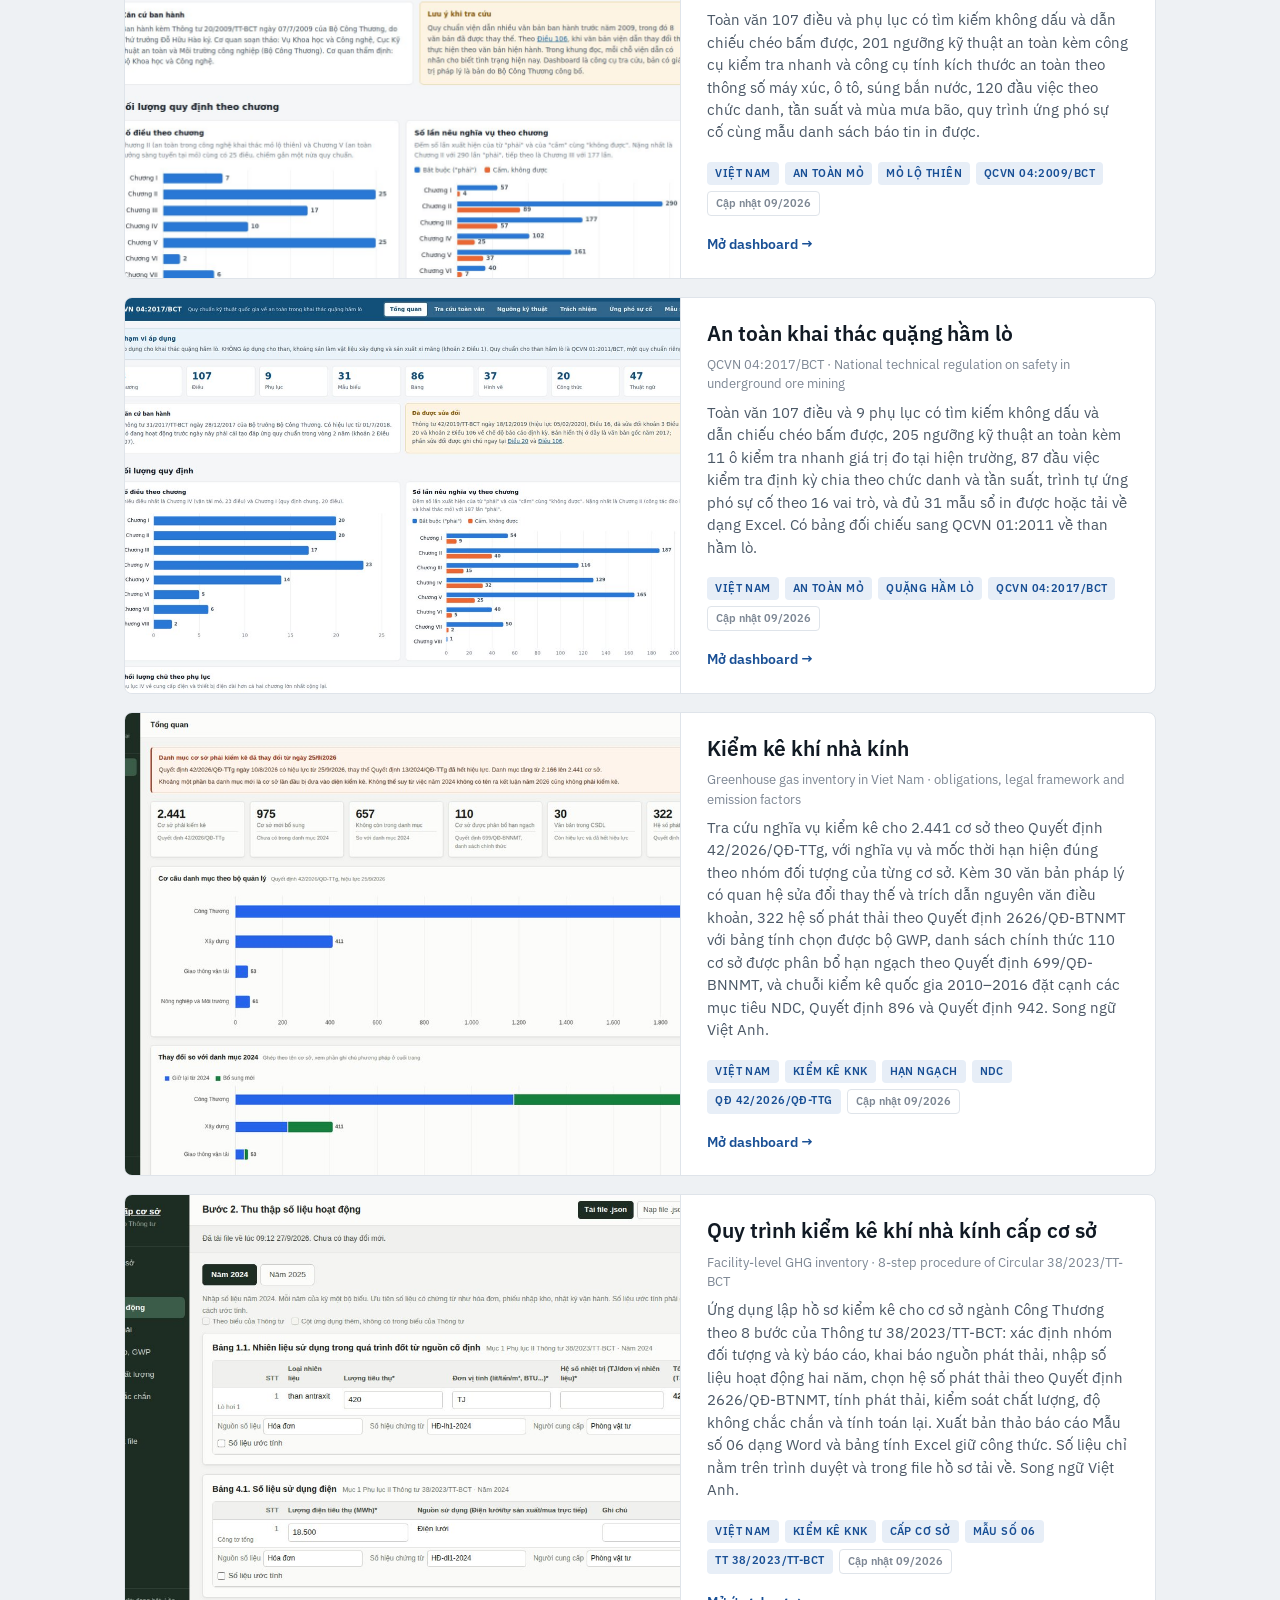
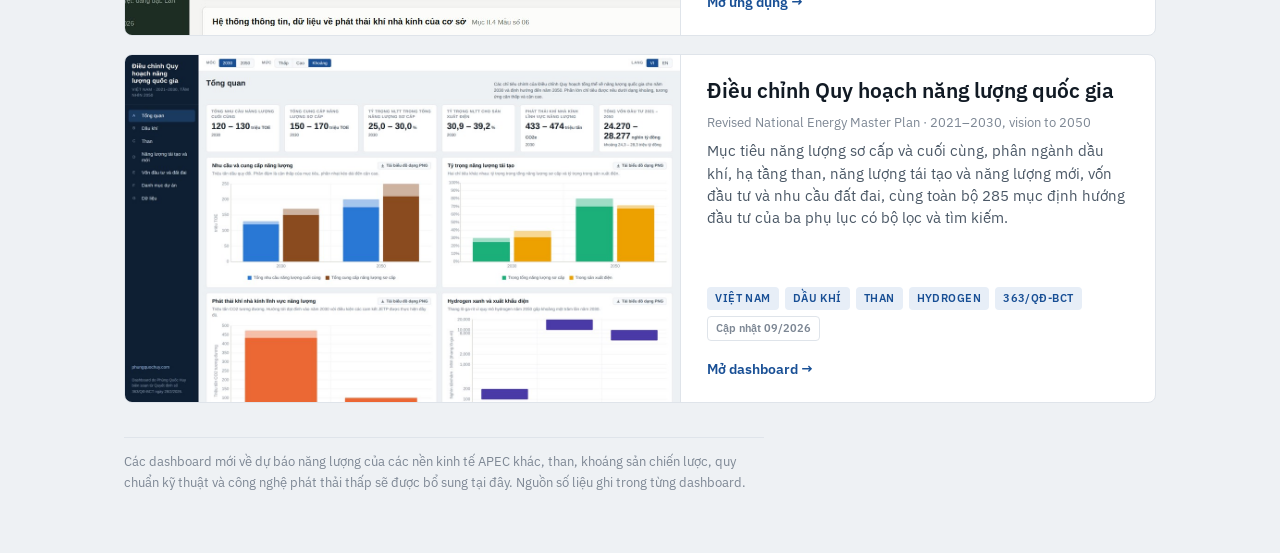
==== commit bfa7e2ce: "knk-quy-trinh: Giai đoạn 7, nối từ dashboard knk/ và thẻ trên trang chủ - Ứng dụng đọc ?phuluc=&stt=" ====
--- a/index.html
+++ b/index.html
@@ -143,6 +143,18 @@
           <div class="open">Mở dashboard →</div>
         </div>
       </a>
+      <a class="dcard featured" href="knk-quy-trinh/">
+        <img src="assets/knk-quy-trinh-preview.jpg" alt="Giao diện ứng dụng quy trình kiểm kê khí nhà kính cấp cơ sở">
+        <div class="b">
+          <h3>Quy trình kiểm kê khí nhà kính cấp cơ sở</h3>
+          <div class="en">Facility-level GHG inventory · 8-step procedure of Circular 38/2023/TT-BCT</div>
+          <p>Ứng dụng lập hồ sơ kiểm kê cho cơ sở ngành Công Thương theo 8 bước của Thông tư 38/2023/TT-BCT: xác định nhóm đối tượng và kỳ báo cáo, khai báo nguồn phát thải, nhập số liệu hoạt động hai năm, chọn hệ số phát thải theo Quyết định 2626/QĐ-BTNMT, tính phát thải, kiểm soát chất lượng, độ không chắc chắn và tính toán lại. Xuất bản thảo báo cáo Mẫu số 06 dạng Word và bảng tính Excel giữ công thức. Số liệu chỉ nằm trên trình duyệt và trong file hồ sơ tải về. Song ngữ Việt Anh.</p>
+          <div class="meta">
+            <span class="tag">Việt Nam</span><span class="tag">Kiểm kê KNK</span><span class="tag">Cấp cơ sở</span><span class="tag">Mẫu số 06</span><span class="tag">TT 38/2023/TT-BCT</span><span class="tag date">Cập nhật 09/2026</span>
+          </div>
+          <div class="open">Mở ứng dụng →</div>
+        </div>
+      </a>
       <a class="dcard featured" href="qhnl2026/">
         <img src="assets/qhnl2026-preview.jpg" alt="Giao diện dashboard Điều chỉnh Quy hoạch năng lượng quốc gia">
         <div class="b">
